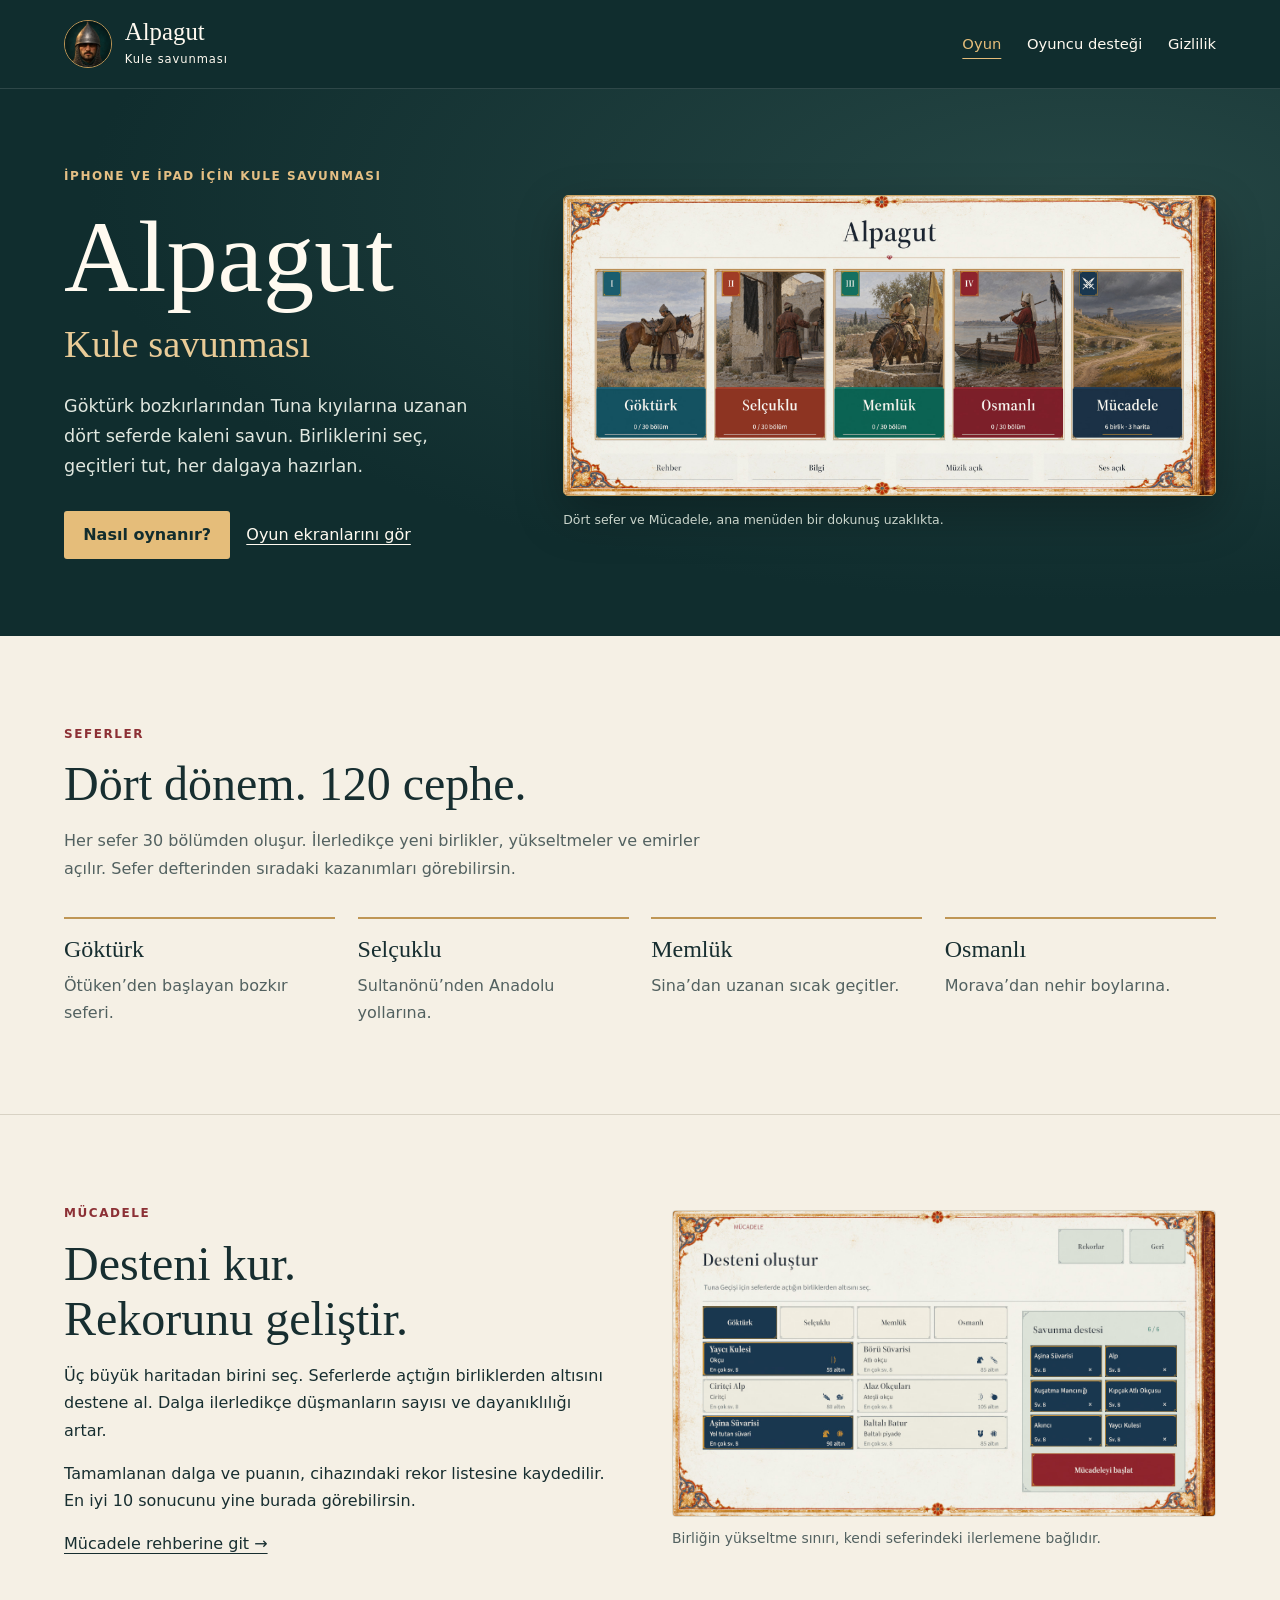
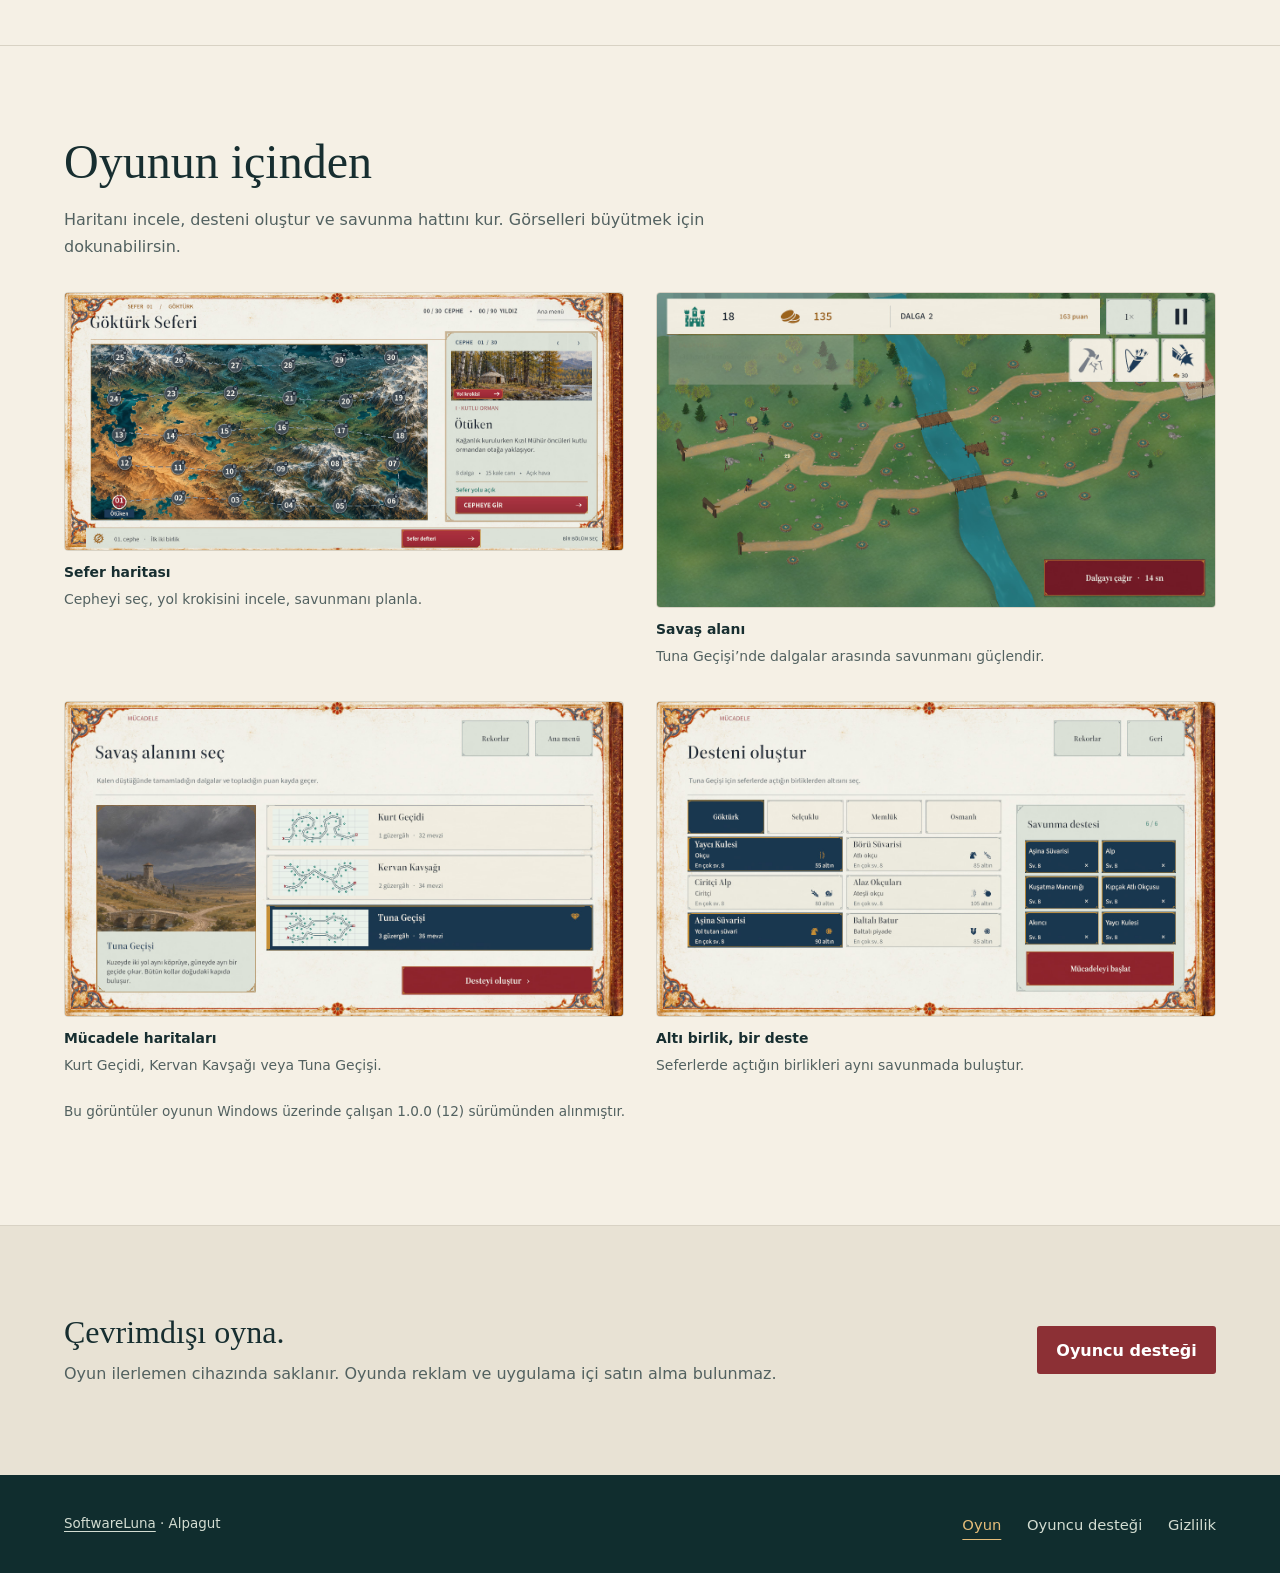
==== alpagut/index.html @ 44ed4695 "Add Alpagut canonical pages and build 12 image assets" ====
<!doctype html>
<html lang="tr">
<head>
  <meta charset="utf-8">
  <meta name="viewport" content="width=device-width,initial-scale=1">
  <meta name="theme-color" content="#102d2e">
  <title>Alpagut · Oyun ve oyuncu rehberi</title>
  <meta name="description" content="Göktürk, Selçuklu, Memlük ve Osmanlı seferlerinde 120 bölüm. Gerçek oyun ekranları, Mücadele rehberi ve oyuncu desteği.">
  <link rel="canonical" href="https://softwareluna.github.io/alpagut/">
  <link rel="icon" type="image/png" href="/alpagut/assets/icon.png">
  <meta property="og:title" content="Alpagut · Oyun ve oyuncu rehberi">
  <meta property="og:description" content="Göktürk, Selçuklu, Memlük ve Osmanlı seferlerinde 120 bölüm. Gerçek oyun ekranları, Mücadele rehberi ve oyuncu desteği.">
  <meta property="og:image" content="https://softwareluna.github.io/alpagut/assets/build12-ana-menu.jpg">
  <meta property="og:type" content="website">
  <meta property="og:locale" content="tr_TR">
  <link rel="stylesheet" href="/alpagut/assets/alpagut.css">
</head>
<body>
<a class="skip" href="#icerik">İçeriğe geç</a>
<header class="mast"><div class="wrap">
  <a class="brand" href="/alpagut/"><img src="/alpagut/assets/asker-portresi.png" width="48" height="48" alt=""><div><strong>Alpagut</strong><span>Kule savunması</span></div></a>
  <nav aria-label="Ana menü"><a href="/alpagut/" aria-current="page">Oyun</a><a href="/alpagut/support/">Oyuncu desteği</a><a href="/alpagut/privacy/">Gizlilik</a></nav>
</div></header>
<main id="icerik">

<section class="hero"><div class="wrap hero-grid">
  <div><p class="eyebrow">iPhone ve iPad için kule savunması</p><h1>Alpagut</h1><p class="subtitle">Kule savunması</p>
  <p class="intro">Göktürk bozkırlarından Tuna kıyılarına uzanan dört seferde kaleni savun. Birliklerini seç, geçitleri tut, her dalgaya hazırlan.</p>
  <div class="actions"><a class="button" href="support/#baslangic">Nasıl oynanır?</a><a class="quiet-link" href="#oyun-ekranlari">Oyun ekranlarını gör</a></div></div>
  <figure class="hero-shot"><img class="screen" src="/alpagut/assets/build12-ana-menu.jpg" width="1920" height="884" alt="Alpagut ana menüsünde Göktürk, Selçuklu, Memlük, Osmanlı ve Mücadele seçenekleri" fetchpriority="high" decoding="async"><figcaption>Dört sefer ve Mücadele, ana menüden bir dokunuş uzaklıkta.</figcaption></figure>
</div></section>
<section class="section"><div class="wrap"><p class="eyebrow">Seferler</p><h2>Dört dönem. 120 cephe.</h2>
  <p class="section-intro">Her sefer 30 bölümden oluşur. İlerledikçe yeni birlikler, yükseltmeler ve emirler açılır. Sefer defterinden sıradaki kazanımları görebilirsin.</p>
  <div class="campaigns"><article><h3>Göktürk</h3><p>Ötüken’den başlayan bozkır seferi.</p></article><article><h3>Selçuklu</h3><p>Sultanönü’nden Anadolu yollarına.</p></article><article><h3>Memlük</h3><p>Sina’dan uzanan sıcak geçitler.</p></article><article><h3>Osmanlı</h3><p>Morava’dan nehir boylarına.</p></article></div>
</div></section>
<section class="section"><div class="wrap split"><div><p class="eyebrow">Mücadele</p><h2>Desteni kur.<br>Rekorunu geliştir.</h2>
  <p>Üç büyük haritadan birini seç. Seferlerde açtığın birliklerden altısını destene al. Dalga ilerledikçe düşmanların sayısı ve dayanıklılığı artar.</p>
  <p>Tamamlanan dalga ve puanın, cihazındaki rekor listesine kaydedilir. En iyi 10 sonucunu yine burada görebilirsin.</p><a href="support/#mucadele">Mücadele rehberine git →</a></div>
  <figure><img class="screen" src="/alpagut/assets/build12-deste.jpg" width="1280" height="720" alt="Mücadele için altı birlik seçilen deste ekranı" loading="lazy" decoding="async"><figcaption>Birliğin yükseltme sınırı, kendi seferindeki ilerlemene bağlıdır.</figcaption></figure>
</div></section>
<section class="section" id="oyun-ekranlari"><div class="wrap"><h2>Oyunun içinden</h2><p class="section-intro">Haritanı incele, desteni oluştur ve savunma hattını kur. Görselleri büyütmek için dokunabilirsin.</p><div class="gallery"><figure><a href="/alpagut/assets/build12-gokturk.jpg" aria-label="Sefer haritası ekranını büyüt"><img class="screen" src="/alpagut/assets/build12-gokturk.jpg" width="1434" height="660" alt="Göktürk Seferi haritası, 30 cephe ve Ötüken bölümünün ayrıntıları" loading="lazy" decoding="async"></a><figcaption><strong>Sefer haritası</strong>Cepheyi seç, yol krokisini incele, savunmanı planla.</figcaption></figure>
<figure><a href="/alpagut/assets/build12-savas.jpg" aria-label="Savaş alanı ekranını büyüt"><img class="screen" src="/alpagut/assets/build12-savas.jpg" width="1280" height="720" alt="Tuna Geçişi haritasında kale canı, altın, dalga ve savunma mevzileri" loading="lazy" decoding="async"></a><figcaption><strong>Savaş alanı</strong>Tuna Geçişi’nde dalgalar arasında savunmanı güçlendir.</figcaption></figure>
<figure><a href="/alpagut/assets/build12-mucadele.jpg" aria-label="Mücadele haritaları ekranını büyüt"><img class="screen" src="/alpagut/assets/build12-mucadele.jpg" width="1280" height="720" alt="Mücadele harita seçimi ekranında üç haritanın listesi" loading="lazy" decoding="async"></a><figcaption><strong>Mücadele haritaları</strong>Kurt Geçidi, Kervan Kavşağı veya Tuna Geçişi.</figcaption></figure>
<figure><a href="/alpagut/assets/build12-deste.jpg" aria-label="Altı birlik, bir deste ekranını büyüt"><img class="screen" src="/alpagut/assets/build12-deste.jpg" width="1280" height="720" alt="Deste oluşturma ekranında Göktürk birlikleri ve altı birlikten oluşan seçili deste" loading="lazy" decoding="async"></a><figcaption><strong>Altı birlik, bir deste</strong>Seferlerde açtığın birlikleri aynı savunmada buluştur.</figcaption></figure></div><p class="note">Bu görüntüler oyunun Windows üzerinde çalışan 1.0.0 (12) sürümünden alınmıştır.</p></div></section>
<section class="section end-panel"><div class="wrap"><div><h2>Çevrimdışı oyna.</h2><p>Oyun ilerlemen cihazında saklanır. Oyunda reklam ve uygulama içi satın alma bulunmaz.</p></div><a class="button" href="support/">Oyuncu desteği</a></div></section>

</main>
<footer class="foot"><div class="wrap"><p><a href="/">SoftwareLuna</a> · Alpagut</p><nav aria-label="Alt menü"><a href="/alpagut/" aria-current="page">Oyun</a><a href="/alpagut/support/">Oyuncu desteği</a><a href="/alpagut/privacy/">Gizlilik</a></nav></div></footer>
</body>
</html>
---- alpagut/assets/alpagut.css ----
:root {
  color-scheme: light;
  --ink: #172e30;
  --muted: #526160;
  --forest: #102d2e;
  --paper: #f5f0e5;
  --cream: #fffaf0;
  --gold: #bf9655;
  --red: #8c3035;
  --line: #d8d2c4;
}
* { box-sizing: border-box; }
html { scroll-behavior: smooth; }
body { margin: 0; background: var(--paper); color: var(--ink); font: 1rem/1.7 system-ui, -apple-system, sans-serif; }
a { color: inherit; text-underline-offset: .22em; }
a:hover { text-decoration-thickness: 2px; }
a:focus-visible, summary:focus-visible { outline: 3px solid var(--gold); outline-offset: 5px; }
img { display: block; max-width: 100%; height: auto; }
h1, h2, h3 { font-family: Georgia, 'Times New Roman', serif; font-weight: 400; line-height: 1.15; }
h1, h2, h3, p { margin-top: 0; }
h2 { font-size: clamp(2rem, 4vw, 3rem); margin-bottom: 1rem; }
h3 { font-size: 1.5rem; }
.wrap { width: min(1180px, 90%); margin: auto; }
.skip { position: absolute; top: -80px; left: 1rem; padding: .6rem 1rem; background: white; z-index: 10; }
.skip:focus { top: 1rem; }
.mast { background: var(--forest); color: var(--cream); border-bottom: 1px solid #ffffff20; }
.mast .wrap, .foot .wrap { display: flex; justify-content: space-between; align-items: center; gap: 1rem; flex-wrap: wrap; }
.mast .wrap { min-height: 88px; }
.brand { display: flex; align-items: center; gap: .8rem; text-decoration: none; }
.brand img { width: 48px; height: 48px; border-radius: 50%; border: 1px solid var(--gold); }
.brand strong { display: block; font: 400 1.55rem/1.05 Georgia, serif; }
.brand span { display: block; font-size: .72rem; letter-spacing: .08em; margin-top: .3rem; }
nav { display: flex; flex-wrap: wrap; gap: 1.6rem; }
nav a { min-height: 44px; display: inline-flex; align-items: center; text-decoration: none; font-size: .92rem; }
nav [aria-current=page] { color: #e5bd7a; text-decoration: underline; text-underline-offset: .6em; }
.hero { background: radial-gradient(ellipse at 85% 20%, #254644, transparent 65%), var(--forest); color: var(--cream); padding: clamp(3rem, 6vw, 5rem) 0; }
.hero-grid { display: grid; grid-template-columns: .8fr 1.2fr; align-items: center; gap: 4rem; }
.eyebrow { font-size: .75rem; font-weight: 700; text-transform: uppercase; letter-spacing: .13em; color: var(--red); }
.hero .eyebrow { color: #e4bf84; }
.hero h1 { font-size: clamp(4.2rem, 8vw, 7rem); margin: 0 0 .3rem; }
.hero .subtitle { font: 400 clamp(1.7rem, 3vw, 2.65rem)/1.2 Georgia, serif; color: #e9cb97; margin-bottom: 1.6rem; }
.hero .intro { color: #e0e7df; max-width: 33em; font-size: 1.1rem; }
.actions { display: flex; flex-wrap: wrap; align-items: center; gap: 1rem; margin-top: 1.8rem; }
.button { display: inline-flex; justify-content: center; align-items: center; min-height: 48px; padding: .65rem 1.2rem; background: var(--red); color: white; font-weight: 650; text-decoration: none; border-radius: 3px; }
.hero .button { background: #e5bd7a; color: #122d2e; }
.button:hover { filter: brightness(1.08); }
.quiet-link { padding: .5rem 0; }
.hero-shot { margin: 0; }
.hero-shot img { width: 100%; border-radius: 5px; border: 1px solid #c7a363; box-shadow: 0 18px 48px #0004; }
.hero-shot figcaption { color: #c9d4cb; font-size: .78rem; margin-top: .8rem; }
.section { padding: clamp(3.3rem, 7vw, 5.5rem) 0; }
.section + .section { border-top: 1px solid var(--line); }
.section-intro { max-width: 65ch; color: var(--muted); }
.campaigns { display: grid; grid-template-columns: repeat(4, 1fr); gap: 1.4rem; margin-top: 2.2rem; }
.campaigns article { border-top: 2px solid var(--gold); padding-top: 1.1rem; }
.campaigns h3 { margin-bottom: .5rem; }
.campaigns p { color: var(--muted); margin-bottom: 0; }
.split { display: grid; grid-template-columns: 1fr 1fr; gap: 4rem; align-items: center; }
.split figure { margin: 0; }
.screen { border: 1px solid var(--line); border-radius: 4px; width: 100%; }
figcaption { font-size: .87rem; color: var(--muted); margin-top: .65rem; }
.gallery { display: grid; grid-template-columns: repeat(2, 1fr); gap: 2rem; margin-top: 2rem; }
.gallery figure { margin: 0; }
.gallery figcaption strong { display: block; color: var(--ink); margin-bottom: .2rem; }
.gallery a { display: block; }
.note { color: var(--muted); font-size: .85rem; margin-top: 1.4rem; }
.end-panel { background: #e8e2d4; }
.end-panel .wrap { display: flex; justify-content: space-between; align-items: center; gap: 2rem; }
.end-panel h2 { font-size: 2rem; margin-bottom: .6rem; }
.end-panel p { margin-bottom: 0; color: var(--muted); }
.pagehead { background: var(--forest); color: var(--cream); padding: 3.5rem 0; }
.pagehead h1 { font-size: clamp(2.7rem, 5vw, 4.2rem); margin-bottom: 1rem; }
.pagehead p { max-width: 64ch; color: #d5e0d7; margin-bottom: 0; }
.pagehead .eyebrow { color: #e5bd7a; margin-bottom: 1rem; }
.reading { display: grid; grid-template-columns: minmax(0, 1fr) 260px; gap: 5rem; align-items: start; }
.copy { max-width: 76ch; }
.copy section + section { border-top: 1px solid var(--line); margin-top: 2.5rem; padding-top: 2.5rem; }
.copy h2 { font-size: 2rem; }
.copy h3 { margin-top: 1.8rem; }
.copy li + li { margin-top: .6rem; }
.copy ol, .copy ul { padding-left: 1.3rem; }
.copy img { margin: 1.5rem 0 .5rem; }
.copy details { border-bottom: 1px solid var(--line); }
.copy summary { cursor: pointer; padding: 1rem .15rem; font-weight: 650; }
.copy details p { padding: 0 .15rem; }
.aside { position: sticky; top: 2rem; border-left: 2px solid var(--gold); padding-left: 1.2rem; }
.aside h2 { font: 700 .8rem/1.4 system-ui, sans-serif; letter-spacing: .08em; text-transform: uppercase; }
.aside nav { display: block; }
.aside nav a { display: flex; line-height: 1.4; padding: .4rem 0; color: var(--muted); }
.contact-address { overflow-wrap: anywhere; }
.foot { padding: 1.7rem 0; background: var(--forest); color: #d3ddd2; font-size: .84rem; }
.foot p { margin: 0; }
@media (max-width: 900px) {
  .hero-grid { gap: 2rem; grid-template-columns: 1fr 1.15fr; }
  .reading { grid-template-columns: minmax(0, 1fr) 210px; gap: 2.5rem; }
  .split { gap: 2rem; }
}
@media (max-width: 700px) {
  .mast .wrap { padding-block: .8rem; gap: .6rem; }
  .mast nav { width: 100%; gap: 1.5rem; }
  .hero-grid, .split, .reading { grid-template-columns: 1fr; }
  .hero-grid { gap: 2.3rem; }
  .campaigns, .gallery { grid-template-columns: 1fr 1fr; gap: 1.4rem; }
  .aside { position: static; grid-row: 1; }
  .aside nav { display: flex; gap: .4rem 1.3rem; }
  .end-panel .wrap { display: block; }
  .end-panel .button { margin-top: 1.4rem; }
}
@media (max-width: 460px) {
  .gallery { grid-template-columns: 1fr; gap: 1.8rem; }
  .hero h1 { font-size: 4.8rem; }
  .brand strong { font-size: 1.4rem; }
}
@media (prefers-reduced-motion: reduce) { html { scroll-behavior: auto; } }
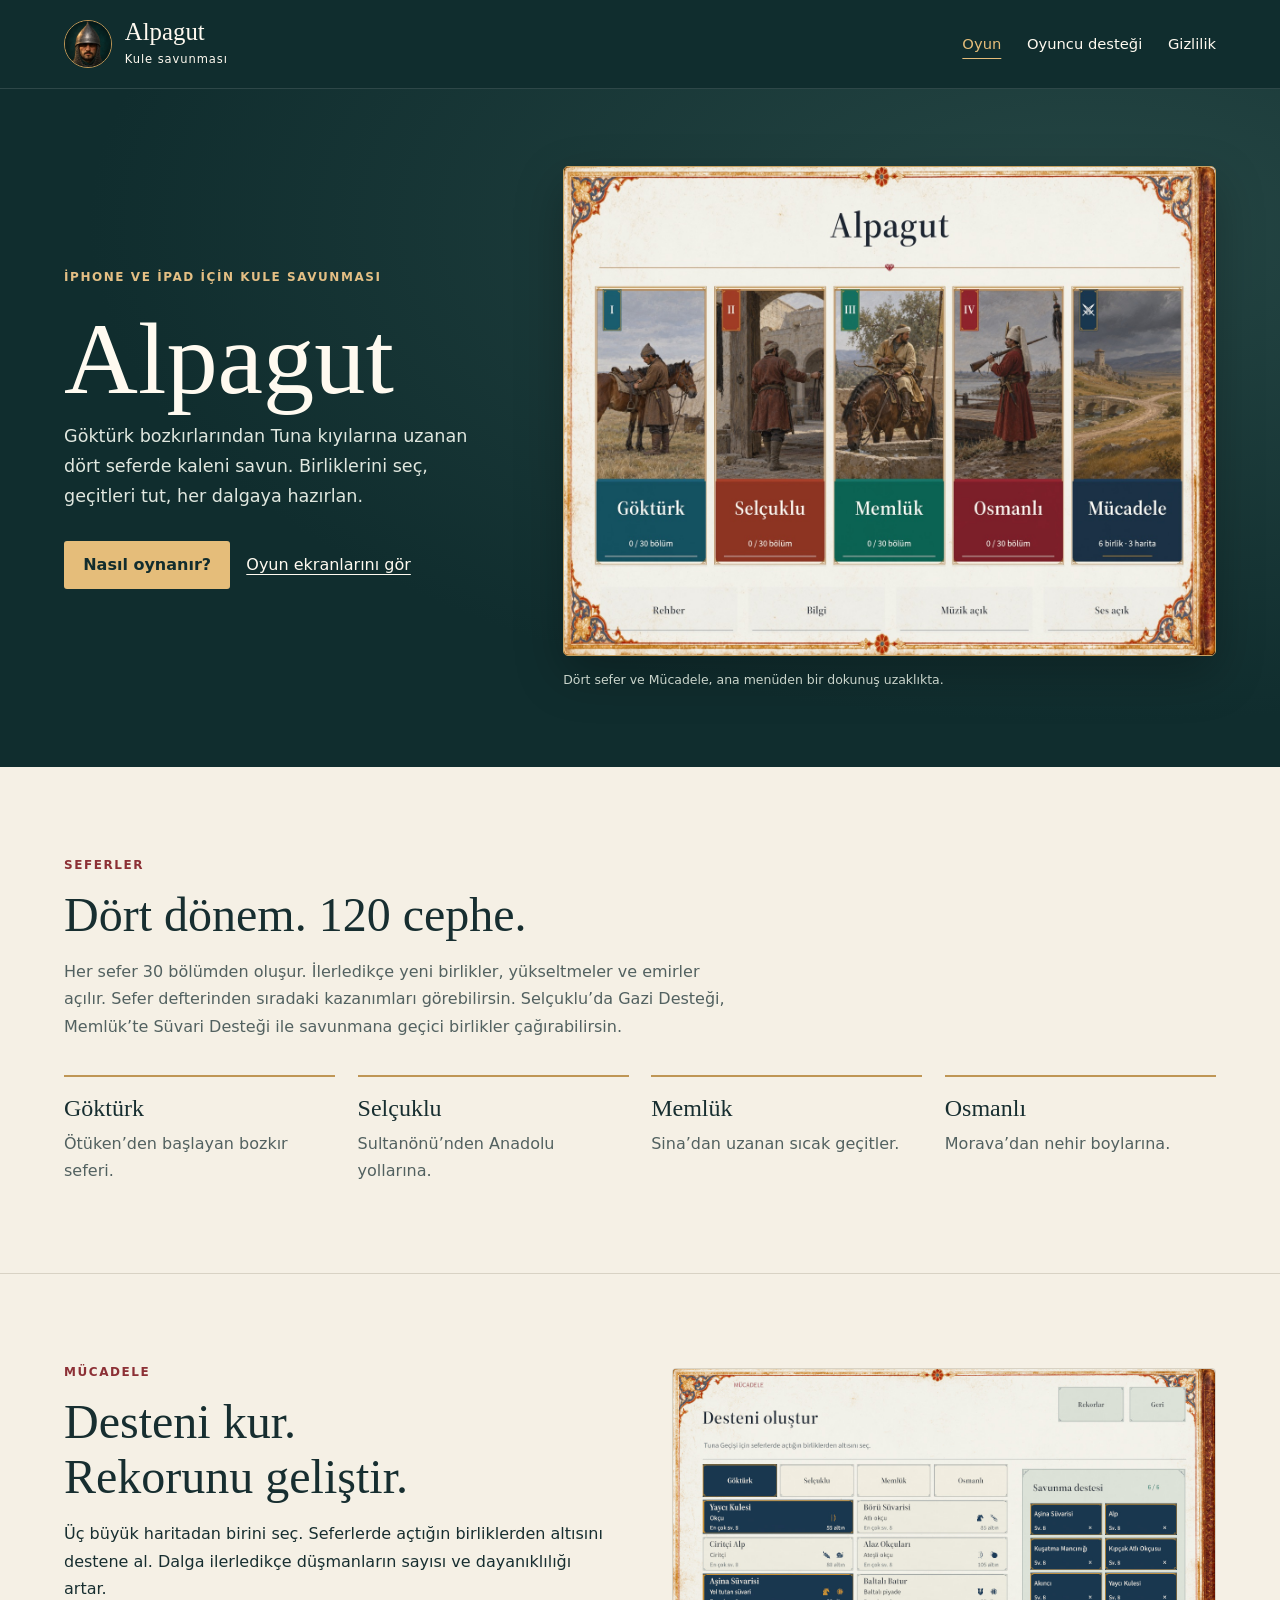
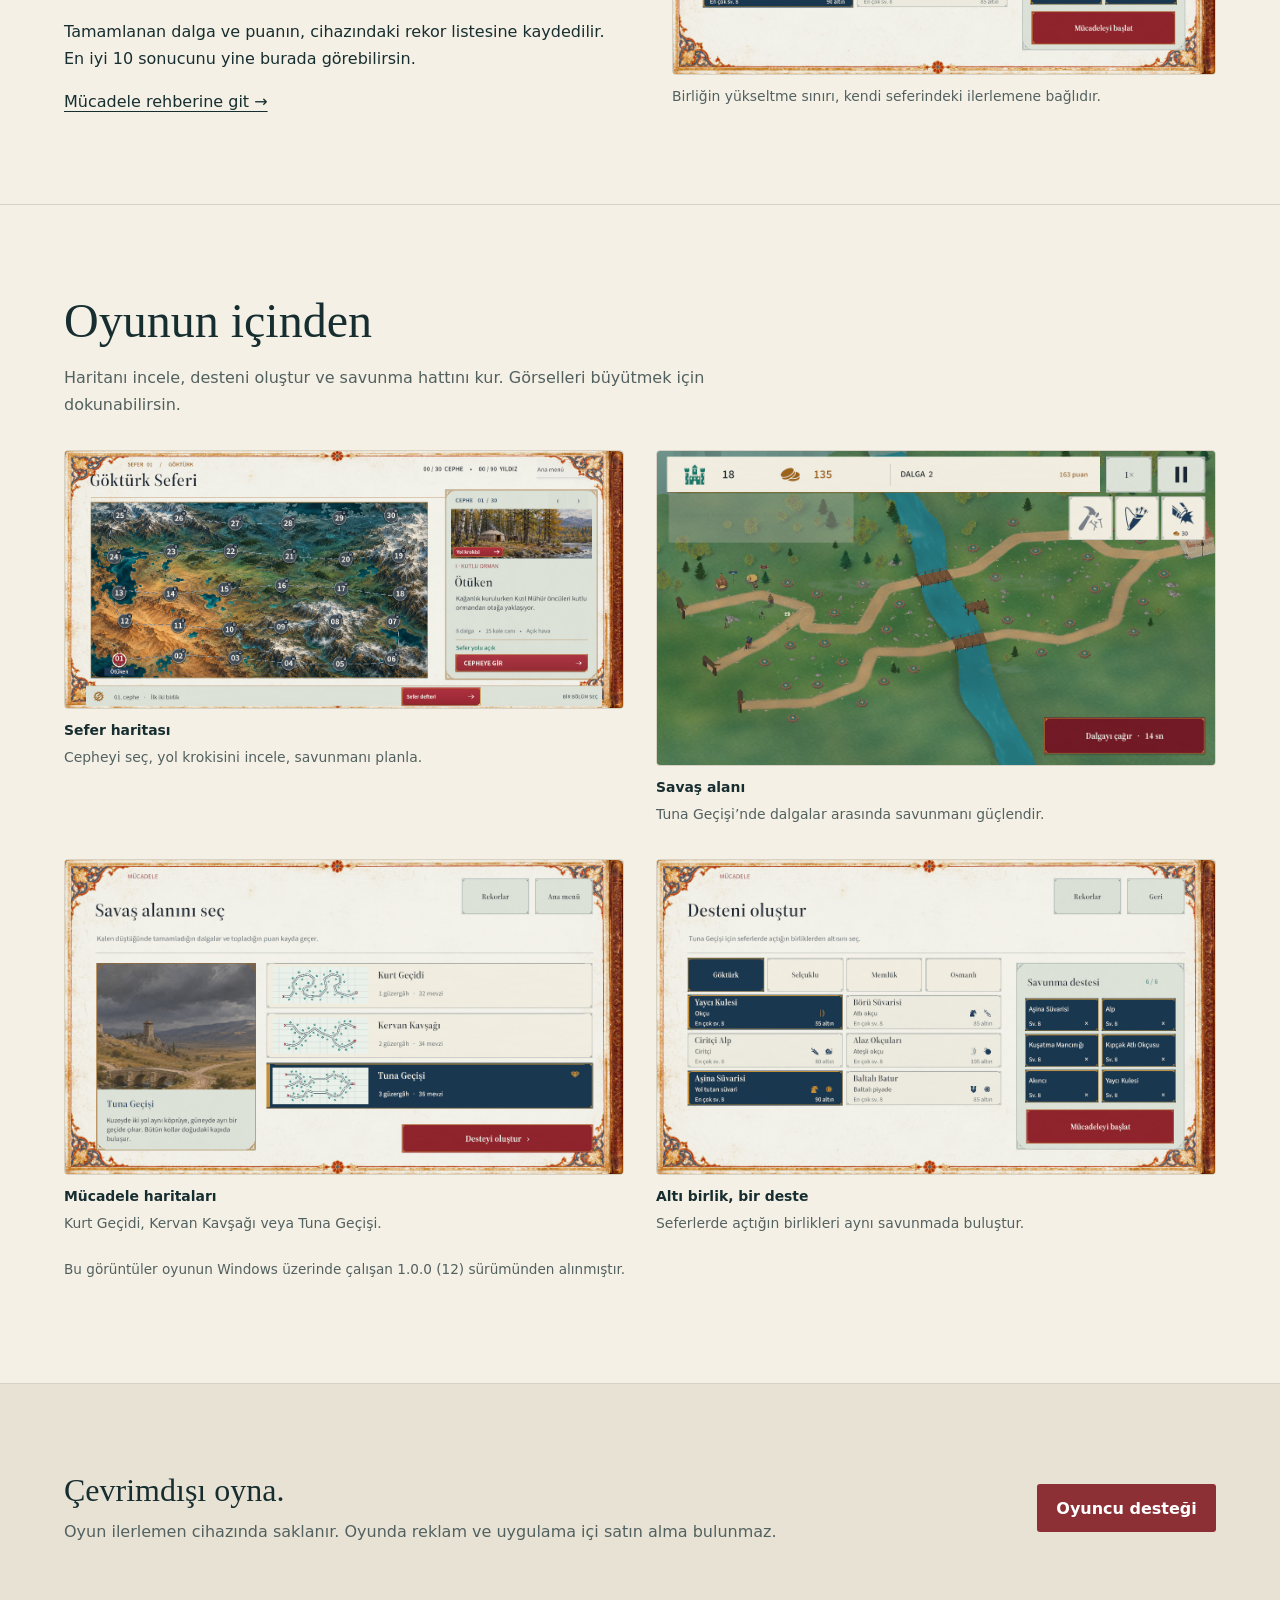
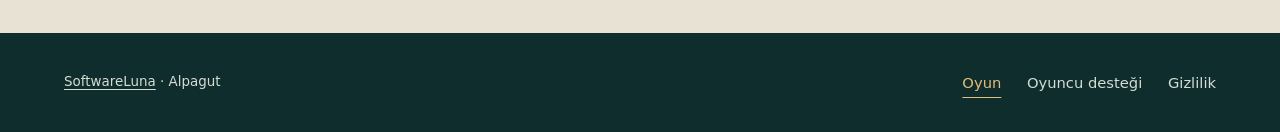
==== commit 6ad571c7: "Complete Alpagut player guide and legacy redirects" ====
--- a/alpagut/index.html
+++ b/alpagut/index.html
@@ -7,6 +7,7 @@
   <title>Alpagut · Oyun ve oyuncu rehberi</title>
   <meta name="description" content="Göktürk, Selçuklu, Memlük ve Osmanlı seferlerinde 120 bölüm. Gerçek oyun ekranları, Mücadele rehberi ve oyuncu desteği.">
   <link rel="canonical" href="https://softwareluna.github.io/alpagut/">
+  <meta property="og:url" content="https://softwareluna.github.io/alpagut/">
   <link rel="icon" type="image/png" href="/alpagut/assets/icon.png">
   <meta property="og:title" content="Alpagut · Oyun ve oyuncu rehberi">
   <meta property="og:description" content="Göktürk, Selçuklu, Memlük ve Osmanlı seferlerinde 120 bölüm. Gerçek oyun ekranları, Mücadele rehberi ve oyuncu desteği.">
@@ -24,13 +25,13 @@
 <main id="icerik">
 
 <section class="hero"><div class="wrap hero-grid">
-  <div><p class="eyebrow">iPhone ve iPad için kule savunması</p><h1>Alpagut</h1><p class="subtitle">Kule savunması</p>
+  <div><p class="eyebrow">iPhone ve iPad için kule savunması</p><h1>Alpagut</h1>
   <p class="intro">Göktürk bozkırlarından Tuna kıyılarına uzanan dört seferde kaleni savun. Birliklerini seç, geçitleri tut, her dalgaya hazırlan.</p>
   <div class="actions"><a class="button" href="support/#baslangic">Nasıl oynanır?</a><a class="quiet-link" href="#oyun-ekranlari">Oyun ekranlarını gör</a></div></div>
-  <figure class="hero-shot"><img class="screen" src="/alpagut/assets/build12-ana-menu.jpg" width="1920" height="884" alt="Alpagut ana menüsünde Göktürk, Selçuklu, Memlük, Osmanlı ve Mücadele seçenekleri" fetchpriority="high" decoding="async"><figcaption>Dört sefer ve Mücadele, ana menüden bir dokunuş uzaklıkta.</figcaption></figure>
+  <figure class="hero-shot"><img class="screen" src="/alpagut/assets/build12-ana-menu.jpg" width="1440" height="1080" alt="Alpagut ana menüsünde Göktürk, Selçuklu, Memlük, Osmanlı ve Mücadele seçenekleri" fetchpriority="high" decoding="async"><figcaption>Dört sefer ve Mücadele, ana menüden bir dokunuş uzaklıkta.</figcaption></figure>
 </div></section>
 <section class="section"><div class="wrap"><p class="eyebrow">Seferler</p><h2>Dört dönem. 120 cephe.</h2>
-  <p class="section-intro">Her sefer 30 bölümden oluşur. İlerledikçe yeni birlikler, yükseltmeler ve emirler açılır. Sefer defterinden sıradaki kazanımları görebilirsin.</p>
+  <p class="section-intro">Her sefer 30 bölümden oluşur. İlerledikçe yeni birlikler, yükseltmeler ve emirler açılır. Sefer defterinden sıradaki kazanımları görebilirsin. Selçuklu’da Gazi Desteği, Memlük’te Süvari Desteği ile savunmana geçici birlikler çağırabilirsin.</p>
   <div class="campaigns"><article><h3>Göktürk</h3><p>Ötüken’den başlayan bozkır seferi.</p></article><article><h3>Selçuklu</h3><p>Sultanönü’nden Anadolu yollarına.</p></article><article><h3>Memlük</h3><p>Sina’dan uzanan sıcak geçitler.</p></article><article><h3>Osmanlı</h3><p>Morava’dan nehir boylarına.</p></article></div>
 </div></section>
 <section class="section"><div class="wrap split"><div><p class="eyebrow">Mücadele</p><h2>Desteni kur.<br>Rekorunu geliştir.</h2>
